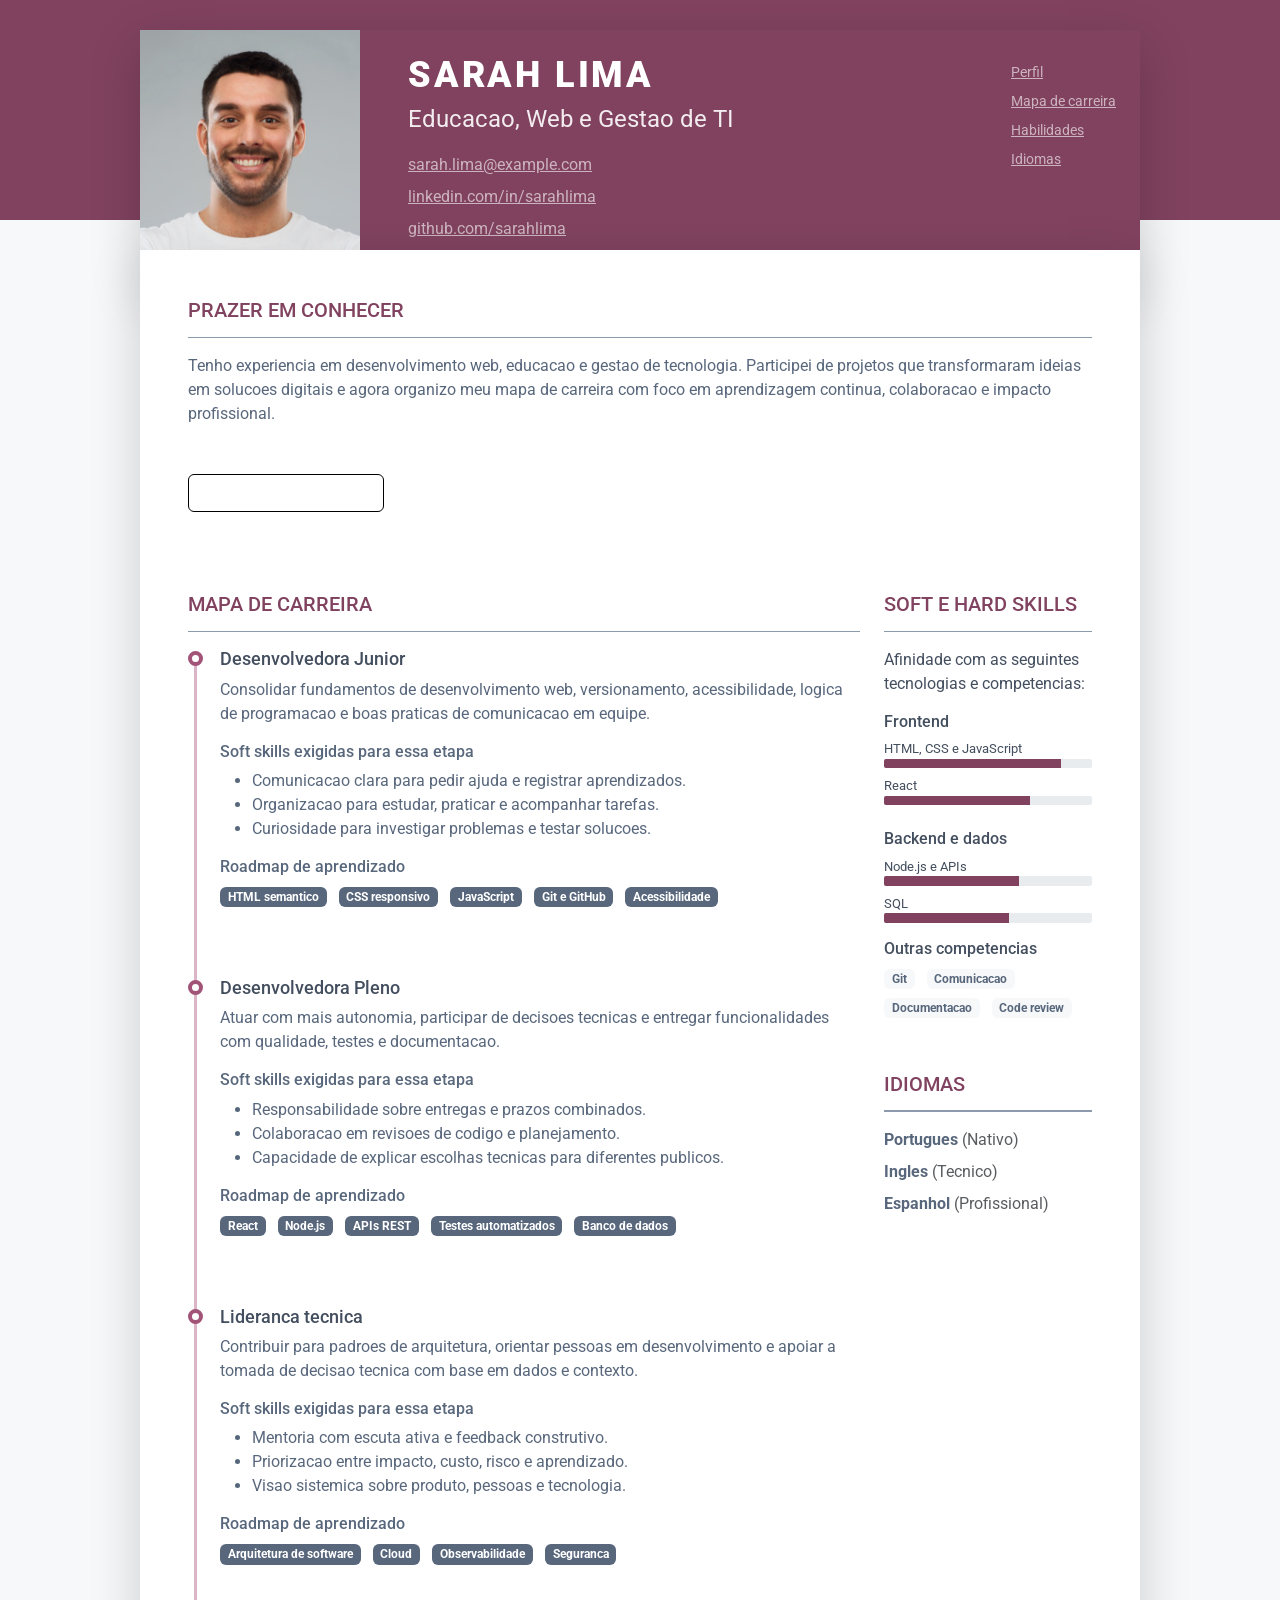
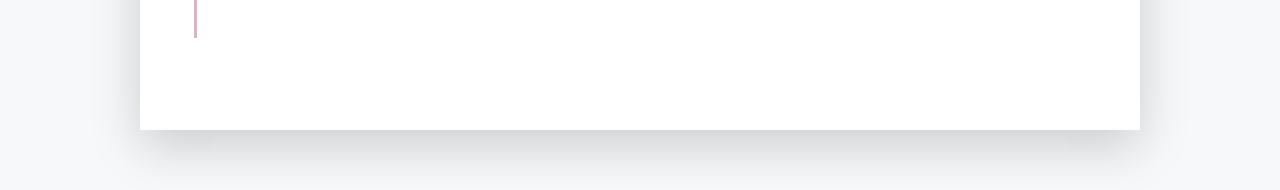
==== index-profissional.html @ 7840bf39 "update" ====
<!DOCTYPE html>
<!--
	Versao profissional e didatica do Mapa de Carreira.

	Objetivo para os alunos:
	1. Entender como uma pagina pode ser organizada com HTML semantico.
	2. Aprender boas praticas basicas de acessibilidade.
	3. Ver onde entram metadados importantes para SEO e compartilhamento.
	4. Customizar o conteudo sem alterar a estrutura principal da pagina.
-->
<html lang="pt-BR">

<head>
	<meta charset="utf-8">
	<meta name="viewport" content="width=device-width, initial-scale=1">
	<meta http-equiv="X-UA-Compatible" content="IE=edge">

	<!-- SEO: o titulo aparece na aba do navegador e nos resultados de busca. -->
	<title>Sarah Lima | Mapa de Carreira em Tecnologia</title>

	<!-- SEO: a descricao deve resumir a pagina em uma frase clara e objetiva. -->
	<meta name="description"
		content="Mapa de carreira de Sarah Lima, com objetivos profissionais, trilha de aprendizagem, habilidades, idiomas e contatos.">
	<meta name="author" content="Sarah Lima">
	<meta name="robots" content="index, follow">
	<meta name="theme-color" content="#434E5E">

	<!-- Open Graph: melhora a apresentacao do link ao compartilhar em redes sociais. -->
	<meta property="og:type" content="profile">
	<meta property="og:title" content="Sarah Lima | Mapa de Carreira em Tecnologia">
	<meta property="og:description"
		content="Conheca o mapa de carreira, habilidades e objetivos profissionais de Sarah Lima.">
	<meta property="og:image" content="assets/images/profile.jpg">

	<link rel="canonical" href="https://exemplo.com/mapa-de-carreira/">
	<link rel="shortcut icon" href="favicon.ico">
	<link rel="preconnect" href="https://fonts.googleapis.com">
	<link rel="preconnect" href="https://fonts.gstatic.com" crossorigin>
	<link href="https://fonts.googleapis.com/css?family=Roboto:300,400,500,700,900&display=swap" rel="stylesheet">
	<link id="theme-style" rel="stylesheet" href="assets/css/bootstrap-6.css">

	<!--
		Estilos pequenos e especificos podem ficar aqui para fins didaticos.
		Em projetos maiores, prefira mover isso para um arquivo CSS proprio.
	-->
	<style>
		.skip-link {
			left: 1rem;
			position: absolute;
			top: -4rem;
			z-index: 1000;
		}

		.skip-link:focus {
			top: 1rem;
		}

		.profile-picture {
			height: 220px;
			object-fit: cover;
			width: 220px;
		}

		.progress {
			background-color: #e9ecef;
		}

		.badge {
			margin-bottom: .35rem;
		}
	</style>
</head>

<body>
	<!-- Acessibilidade: permite que usuarios de teclado pulem direto para o conteudo principal. -->
	<a class="btn btn-light skip-link" href="#conteudo-principal">Pular para o conteudo principal</a>

	<!-- Header: conteudo introdutorio da pagina, com identidade, contato e navegacao. -->
	<header class="resume-header pt-4 pt-md-0" role="banner">
		<div class="resume-wrapper text-center position-relative">
			<div class="resume-wrapper-inner mx-auto text-start bg-primary shadow-lg">
				<div class="row">
					<div class="col-block col-md-auto resume-picture-holder text-center text-md-start">
						<!-- Acessibilidade: descreva a imagem se ela comunica algo importante. -->
						<img class="picture profile-picture" src="assets/images/profile.jpg"
							alt="Foto profissional de Sarah Lima">
					</div>

					<div class="col">
						<div class="row p-4 justify-content-center justify-content-md-between">
							<div class="primary-info col-auto">
								<h1 class="name mt-0 mb-1 text-white text-uppercase">Sarah Lima</h1>
								<p class="title mb-3">Educacao, Web e Gestao de TI</p>

								<!-- Lista de contato: use links reais para email, telefone e portfolio. -->
								<ul class="list-unstyled">
									<li class="mb-2">
										<a class="text-link" href="mailto:sarah.lima@example.com"
											aria-label="Enviar email para Sarah Lima">
											sarah.lima@example.com
										</a>
									</li>
									<li class="mb-2">
										<a class="text-link" href="https://www.linkedin.com/in/sarahlima"
											rel="noopener" target="_blank">
											linkedin.com/in/sarahlima
										</a>
									</li>
									<li>
										<a class="text-link" href="https://github.com/sarahlima" rel="noopener"
											target="_blank">
											github.com/sarahlima
										</a>
									</li>
								</ul>
							</div>

							<!-- Navegacao interna: ajuda pessoas e mecanismos de busca a entenderem a estrutura. -->
							<nav class="secondary-info col-auto mt-2" aria-label="Navegacao principal">
								<ul class="resume-social list-unstyled">
									<li class="mb-2"><a class="text-link" href="#perfil">Perfil</a></li>
									<li class="mb-2"><a class="text-link" href="#mapa-carreira">Mapa de carreira</a></li>
									<li class="mb-2"><a class="text-link" href="#habilidades">Habilidades</a></li>
									<li><a class="text-link" href="#idiomas">Idiomas</a></li>
								</ul>
							</nav>
						</div>
					</div>
				</div>
			</div>
		</div>
	</header>

	<!-- Main: todo documento deve ter um unico conteudo principal. -->
	<main id="conteudo-principal" class="resume-wrapper text-center position-relative" tabindex="-1">
		<div class="resume-wrapper-inner mx-auto text-start bg-white shadow-lg">
			<div class="resume-body p-5">
				<!-- Section: cada bloco importante recebe um titulo claro. -->
				<section id="perfil" class="resume-section summary-section mb-5" aria-labelledby="titulo-perfil">
					<h2 id="titulo-perfil" class="resume-section-title text-uppercase font-weight-bold pb-3 mb-3">
						Prazer em conhecer
					</h2>
					<div class="resume-section-content">
						<p>
							Tenho experiencia em desenvolvimento web, educacao e gestao de tecnologia.
							Participei de projetos que transformaram ideias em solucoes digitais e agora
							organizo meu mapa de carreira com foco em aprendizagem continua, colaboracao e
							impacto profissional.
						</p>

						<!-- Call to action: deixe claro o destino do link e evite textos genericos como "clique aqui". -->
						<a class="btn btn-primary" href="#" aria-label="Baixar curriculo de Sarah Lima em PDF">
							Baixar curriculo em PDF
						</a>
					</div>
				</section>

				<div class="row">
					<div class="col-lg-9">
						<section id="mapa-carreira" class="resume-section experience-section mb-5"
							aria-labelledby="titulo-mapa-carreira">
							<h2 id="titulo-mapa-carreira"
								class="resume-section-title text-uppercase font-weight-bold pb-3 mb-3">
								Mapa de carreira
							</h2>

							<div class="resume-section-content">
								<div class="resume-timeline position-relative">
									<!-- Article: cada etapa da carreira e uma unidade independente de conteudo. -->
									<article class="resume-timeline-item position-relative pb-5"
										aria-labelledby="etapa-dev-junior">
										<div class="resume-timeline-item-header mb-2">
											<h3 id="etapa-dev-junior" class="resume-position-title font-weight-bold mb-1">
												Desenvolvedora Junior
											</h3>
										</div>
										<div class="resume-timeline-item-desc">
											<p>
												Consolidar fundamentos de desenvolvimento web, versionamento,
												acessibilidade, logica de programacao e boas praticas de comunicacao em equipe.
											</p>
											<h4 class="resume-timeline-item-desc-heading font-weight-bold">
												Soft skills exigidas para essa etapa
											</h4>
											<ul>
												<li>Comunicacao clara para pedir ajuda e registrar aprendizados.</li>
												<li>Organizacao para estudar, praticar e acompanhar tarefas.</li>
												<li>Curiosidade para investigar problemas e testar solucoes.</li>
											</ul>
											<h4 class="resume-timeline-item-desc-heading font-weight-bold">
												Roadmap de aprendizado
											</h4>
											<ul class="list-inline" aria-label="Tecnologias da etapa Desenvolvedora Junior">
												<li class="list-inline-item"><span class="badge bg-secondary badge-pill">HTML semantico</span></li>
												<li class="list-inline-item"><span class="badge bg-secondary badge-pill">CSS responsivo</span></li>
												<li class="list-inline-item"><span class="badge bg-secondary badge-pill">JavaScript</span></li>
												<li class="list-inline-item"><span class="badge bg-secondary badge-pill">Git e GitHub</span></li>
												<li class="list-inline-item"><span class="badge bg-secondary badge-pill">Acessibilidade</span></li>
											</ul>
										</div>
									</article>

									<article class="resume-timeline-item position-relative pb-5"
										aria-labelledby="etapa-dev-pleno">
										<div class="resume-timeline-item-header mb-2">
											<h3 id="etapa-dev-pleno" class="resume-position-title font-weight-bold mb-1">
												Desenvolvedora Pleno
											</h3>
										</div>
										<div class="resume-timeline-item-desc">
											<p>
												Atuar com mais autonomia, participar de decisoes tecnicas e entregar
												funcionalidades com qualidade, testes e documentacao.
											</p>
											<h4 class="resume-timeline-item-desc-heading font-weight-bold">
												Soft skills exigidas para essa etapa
											</h4>
											<ul>
												<li>Responsabilidade sobre entregas e prazos combinados.</li>
												<li>Colaboracao em revisoes de codigo e planejamento.</li>
												<li>Capacidade de explicar escolhas tecnicas para diferentes publicos.</li>
											</ul>
											<h4 class="resume-timeline-item-desc-heading font-weight-bold">
												Roadmap de aprendizado
											</h4>
											<ul class="list-inline" aria-label="Tecnologias da etapa Desenvolvedora Pleno">
												<li class="list-inline-item"><span class="badge bg-secondary badge-pill">React</span></li>
												<li class="list-inline-item"><span class="badge bg-secondary badge-pill">Node.js</span></li>
												<li class="list-inline-item"><span class="badge bg-secondary badge-pill">APIs REST</span></li>
												<li class="list-inline-item"><span class="badge bg-secondary badge-pill">Testes automatizados</span></li>
												<li class="list-inline-item"><span class="badge bg-secondary badge-pill">Banco de dados</span></li>
											</ul>
										</div>
									</article>

									<article class="resume-timeline-item position-relative pb-5"
										aria-labelledby="etapa-lideranca">
										<div class="resume-timeline-item-header mb-2">
											<h3 id="etapa-lideranca" class="resume-position-title font-weight-bold mb-1">
												Lideranca tecnica
											</h3>
										</div>
										<div class="resume-timeline-item-desc">
											<p>
												Contribuir para padroes de arquitetura, orientar pessoas em desenvolvimento
												e apoiar a tomada de decisao tecnica com base em dados e contexto.
											</p>
											<h4 class="resume-timeline-item-desc-heading font-weight-bold">
												Soft skills exigidas para essa etapa
											</h4>
											<ul>
												<li>Mentoria com escuta ativa e feedback construtivo.</li>
												<li>Priorizacao entre impacto, custo, risco e aprendizado.</li>
												<li>Visao sistemica sobre produto, pessoas e tecnologia.</li>
											</ul>
											<h4 class="resume-timeline-item-desc-heading font-weight-bold">
												Roadmap de aprendizado
											</h4>
											<ul class="list-inline" aria-label="Tecnologias da etapa Lideranca tecnica">
												<li class="list-inline-item"><span class="badge bg-secondary badge-pill">Arquitetura de software</span></li>
												<li class="list-inline-item"><span class="badge bg-secondary badge-pill">Cloud</span></li>
												<li class="list-inline-item"><span class="badge bg-secondary badge-pill">Observabilidade</span></li>
												<li class="list-inline-item"><span class="badge bg-secondary badge-pill">Seguranca</span></li>
											</ul>
										</div>
									</article>
								</div>
							</div>
						</section>
					</div>

					<aside class="col-lg-3" aria-label="Informacoes complementares">
						<section id="habilidades" class="resume-section skills-section mb-5" aria-labelledby="titulo-habilidades">
							<h2 id="titulo-habilidades" class="resume-section-title text-uppercase font-weight-bold pb-3 mb-3">
								Soft e hard skills
							</h2>
							<p>Afinidade com as seguintes tecnologias e competencias:</p>
							<div class="resume-section-content">
								<!-- Progressbar: aria-valuenow deve repetir o mesmo valor visual do width. -->
								<div class="resume-skill-item">
									<h3 class="resume-skills-cat font-weight-bold h5">Frontend</h3>
									<ul class="list-unstyled mb-4">
										<li class="mb-2">
											<div class="resume-skill-name">HTML, CSS e JavaScript</div>
											<div class="progress resume-progress" aria-label="HTML, CSS e JavaScript: 85%">
												<div class="progress-bar theme-progress-bar-dark" role="progressbar"
													style="width: 85%" aria-valuenow="85" aria-valuemin="0"
													aria-valuemax="100"></div>
											</div>
										</li>
										<li class="mb-2">
											<div class="resume-skill-name">React</div>
											<div class="progress resume-progress" aria-label="React: 70%">
												<div class="progress-bar theme-progress-bar-dark" role="progressbar"
													style="width: 70%" aria-valuenow="70" aria-valuemin="0"
													aria-valuemax="100"></div>
											</div>
										</li>
									</ul>
								</div>

								<div class="resume-skill-item">
									<h3 class="resume-skills-cat font-weight-bold h5">Backend e dados</h3>
									<ul class="list-unstyled">
										<li class="mb-2">
											<div class="resume-skill-name">Node.js e APIs</div>
											<div class="progress resume-progress" aria-label="Node.js e APIs: 65%">
												<div class="progress-bar theme-progress-bar-dark" role="progressbar"
													style="width: 65%" aria-valuenow="65" aria-valuemin="0"
													aria-valuemax="100"></div>
											</div>
										</li>
										<li class="mb-2">
											<div class="resume-skill-name">SQL</div>
											<div class="progress resume-progress" aria-label="SQL: 60%">
												<div class="progress-bar theme-progress-bar-dark" role="progressbar"
													style="width: 60%" aria-valuenow="60" aria-valuemin="0"
													aria-valuemax="100"></div>
											</div>
										</li>
									</ul>
								</div>

								<div class="resume-skill-item">
									<h3 class="resume-skills-cat font-weight-bold h5">Outras competencias</h3>
									<ul class="list-inline">
										<li class="list-inline-item"><span class="badge badge-light">Git</span></li>
										<li class="list-inline-item"><span class="badge badge-light">Comunicacao</span></li>
										<li class="list-inline-item"><span class="badge badge-light">Documentacao</span></li>
										<li class="list-inline-item"><span class="badge badge-light">Code review</span></li>
									</ul>
								</div>
							</div>
						</section>

						<section id="idiomas" class="resume-section language-section mb-5" aria-labelledby="titulo-idiomas">
							<h2 id="titulo-idiomas" class="resume-section-title text-uppercase font-weight-bold pb-3 mb-3">
								Idiomas
							</h2>
							<div class="resume-section-content">
								<ul class="list-unstyled resume-lang-list">
									<li class="mb-2"><strong>Portugues</strong> <span class="text-muted">(Nativo)</span></li>
									<li class="mb-2"><strong>Ingles</strong> <span class="text-muted">(Tecnico)</span></li>
									<li><strong>Espanhol</strong> <span class="text-muted">(Profissional)</span></li>
								</ul>
							</div>
						</section>
					</aside>
				</div>
			</div>
		</div>
	</main>
</body>

</html>
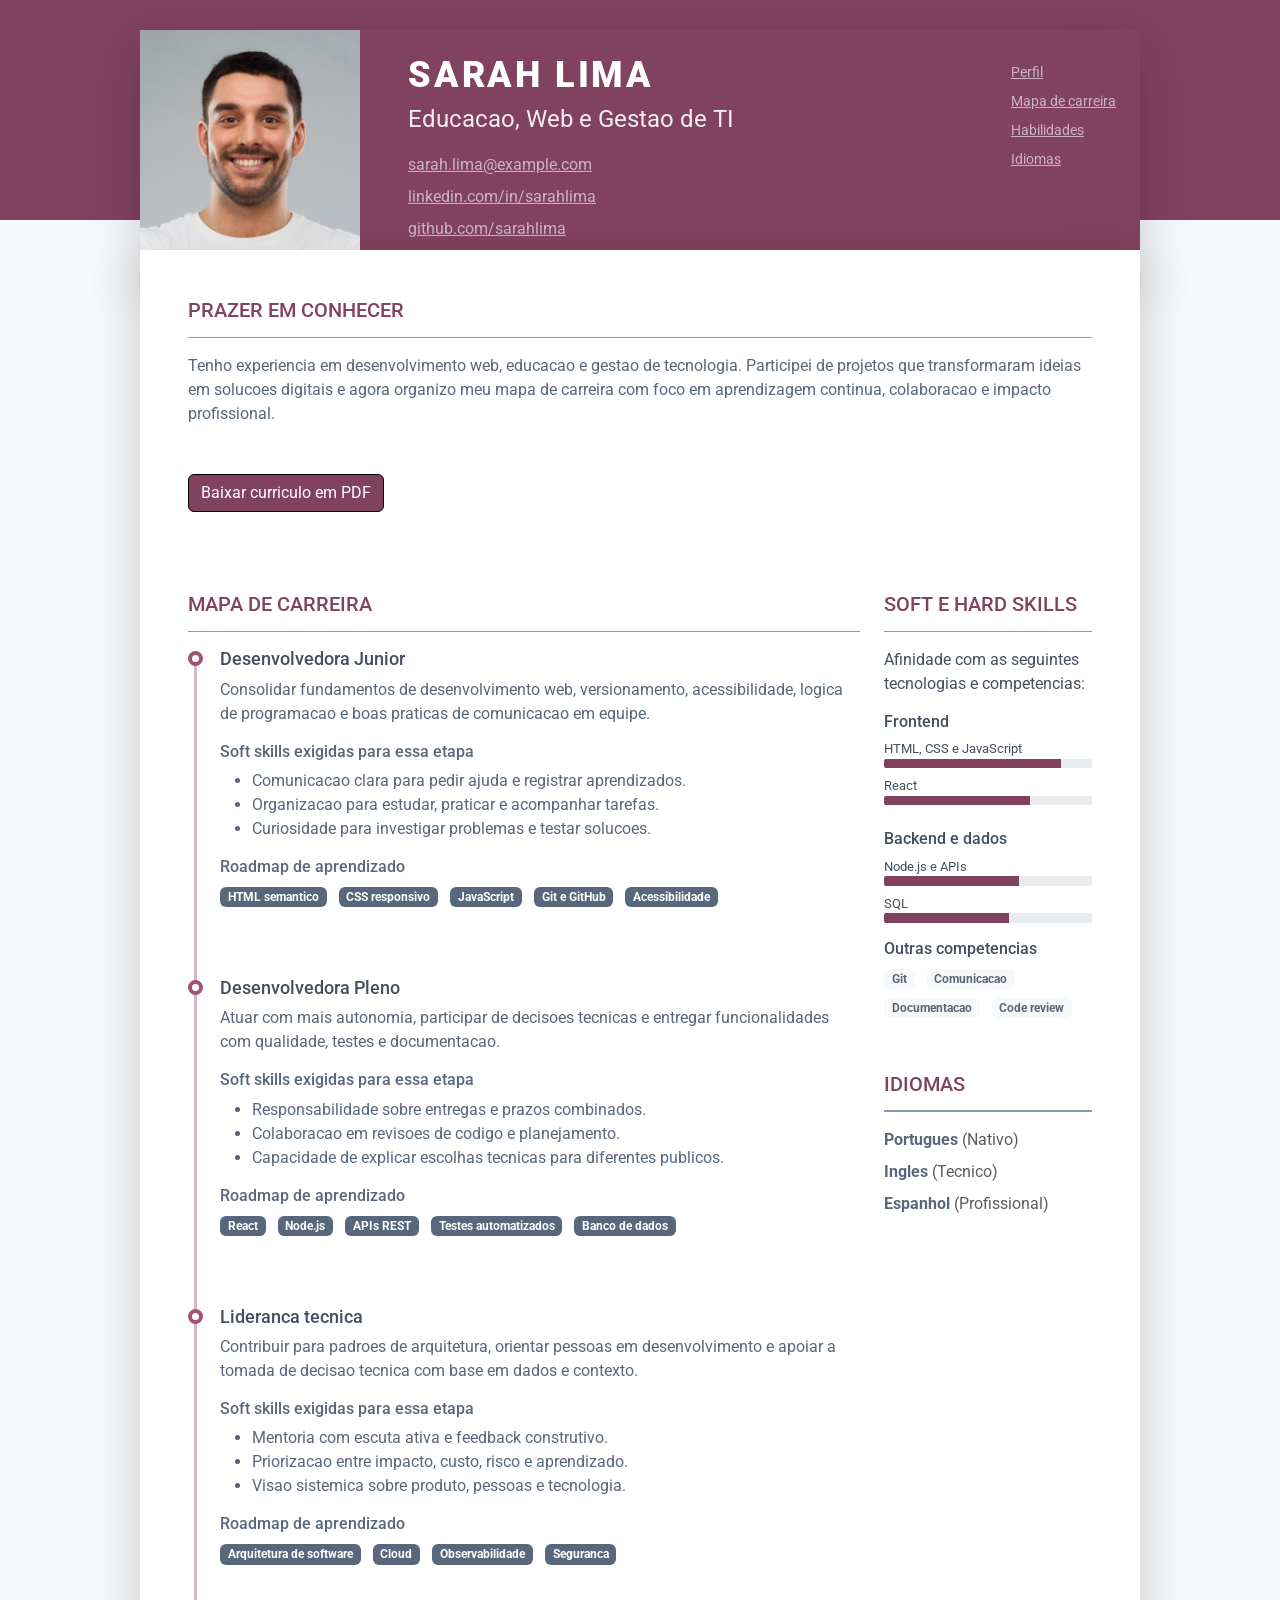
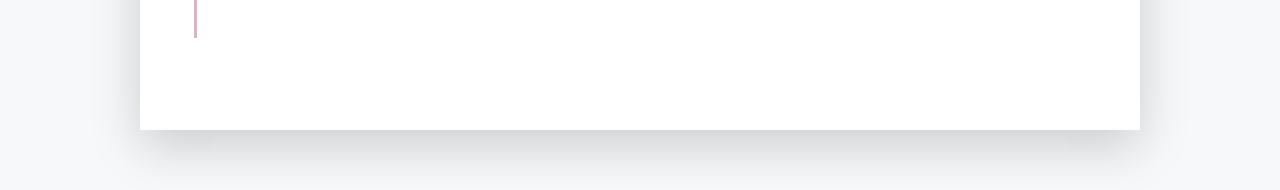
==== commit c502c8c6: "Update index-profissional.html" ====
--- a/index-profissional.html
+++ b/index-profissional.html
@@ -149,7 +149,7 @@
 						</p>
 
 						<!-- Call to action: deixe claro o destino do link e evite textos genericos como "clique aqui". -->
-						<a class="btn btn-primary" href="#" aria-label="Baixar curriculo de Sarah Lima em PDF">
+						<a class="btn btn-primary bg-primary" href="#" aria-label="Baixar curriculo de Sarah Lima em PDF">
 							Baixar curriculo em PDF
 						</a>
 					</div>
